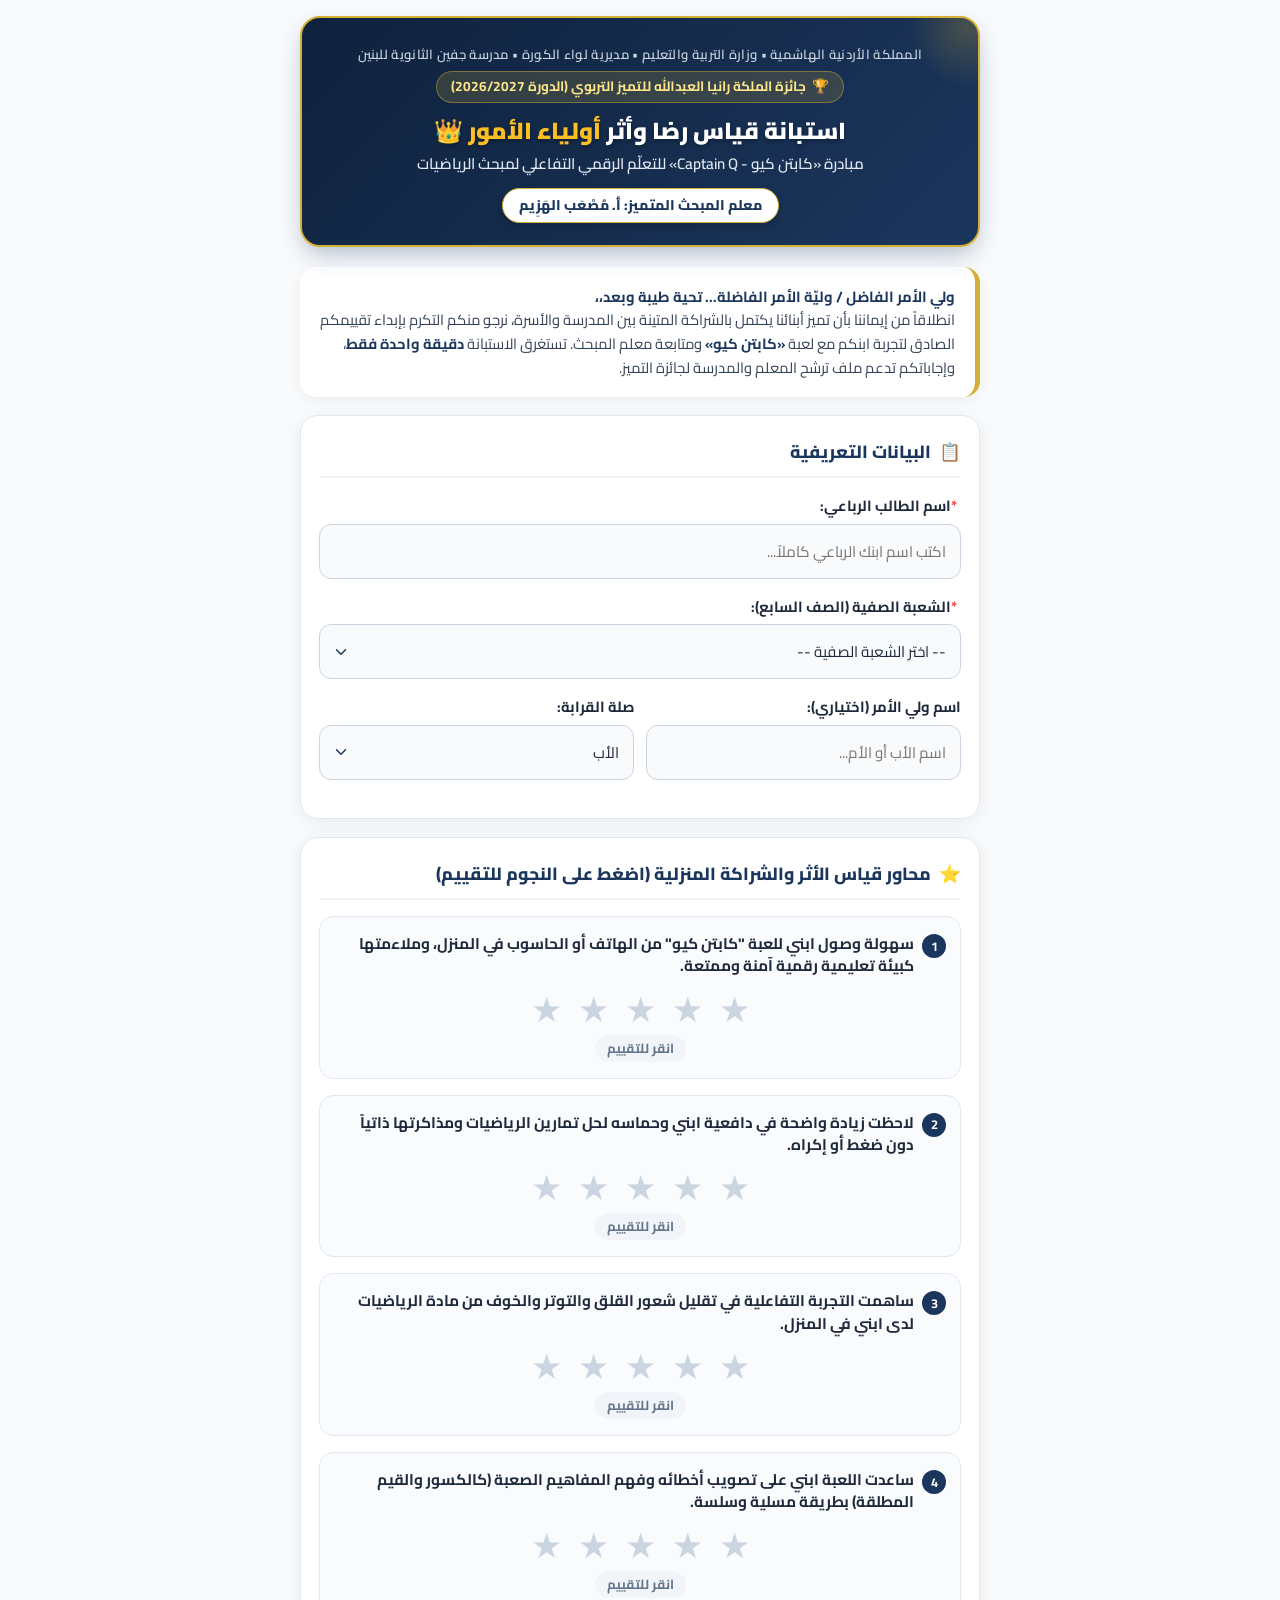
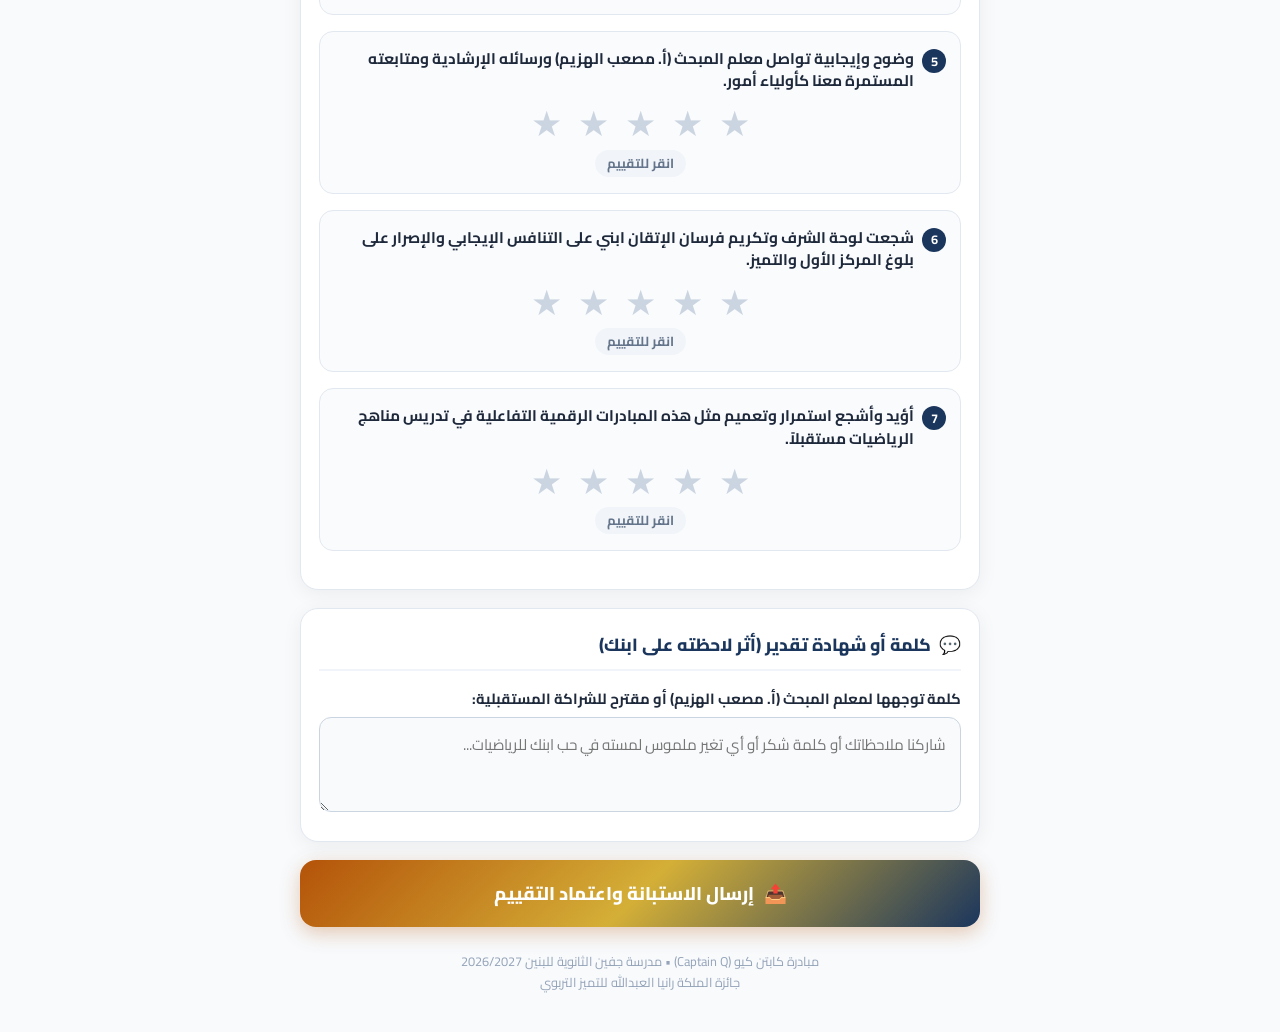
==== survey.html @ 6f78f6eb "feat(survey): add luxury interactive parent survey" ====
<!DOCTYPE html>
<html lang="ar" dir="rtl">
<head>
  <meta charset="UTF-8">
  <meta name="viewport" content="width=device-width, initial-scale=1.0, maximum-scale=1.0, user-scalable=no">
  <title>استبانة أولياء الأمور | مبادرة كابتن كيو - مدرسة جفين الثانوية للبنين</title>
  <link rel="preconnect" href="https://fonts.googleapis.com">
  <link rel="preconnect" href="https://fonts.gstatic.com" crossorigin>
  <link href="https://fonts.googleapis.com/css2?family=Cairo:wght@400;600;700;800;900&family=Tajawal:wght@400;500;700;800&display=swap" rel="stylesheet">
  <style>
    :root {
      --primary-navy: #1B365D;
      --secondary-navy: #0F223D;
      --accent-gold: #D4AF37;
      --dark-gold: #B45309;
      --light-gold: #FFFBEB;
      --border-gold: #FDE68A;
      --bg-slate: #F8FAFC;
      --card-bg: #FFFFFF;
      --text-main: #1E293B;
      --text-muted: #64748B;
      --star-active: #F59E0B;
      --star-inactive: #CBD5E1;
      --success-green: #10B981;
    }

    * {
      box-sizing: border-box;
      margin: 0;
      padding: 0;
      font-family: 'Cairo', 'Tajawal', -apple-system, BlinkMacSystemFont, "Segoe UI", Roboto, sans-serif;
      -webkit-tap-highlight-color: transparent;
    }

    body {
      background-color: var(--bg-slate);
      color: var(--text-main);
      line-height: 1.6;
      padding: 16px 12px 40px;
      min-height: 100vh;
      display: flex;
      flex-direction: column;
      align-items: center;
    }

    .container {
      width: 100%;
      max-width: 680px;
      margin: 0 auto;
    }

    /* Royal Header Card */
    .header-card {
      background: linear-gradient(135deg, var(--secondary-navy) 0%, var(--primary-navy) 100%);
      border-radius: 20px;
      padding: 26px 20px 22px;
      text-align: center;
      color: #FFFFFF;
      box-shadow: 0 10px 25px -5px rgba(27, 54, 93, 0.35);
      border: 2px solid var(--accent-gold);
      position: relative;
      overflow: hidden;
      margin-bottom: 20px;
    }

    .header-card::before {
      content: '';
      position: absolute;
      top: -50px;
      right: -50px;
      width: 120px;
      height: 120px;
      background: radial-gradient(circle, rgba(212, 175, 55, 0.25) 0%, transparent 70%);
      border-radius: 50%;
    }

    .gov-header {
      font-size: 0.82rem;
      font-weight: 600;
      color: #CBD5E1;
      margin-bottom: 6px;
      letter-spacing: 0.3px;
    }

    .award-badge {
      display: inline-flex;
      align-items: center;
      gap: 6px;
      background: rgba(212, 175, 55, 0.18);
      border: 1px solid rgba(212, 175, 55, 0.45);
      padding: 4px 14px;
      border-radius: 30px;
      font-size: 0.85rem;
      color: #FDE68A;
      font-weight: 700;
      margin-bottom: 12px;
    }

    .main-title {
      font-size: 1.45rem;
      font-weight: 900;
      color: #FFFFFF;
      line-height: 1.35;
      margin-bottom: 6px;
      text-shadow: 0 2px 4px rgba(0,0,0,0.3);
    }

    .main-title span {
      color: #FBBF24;
    }

    .sub-title {
      font-size: 0.95rem;
      color: #E2E8F0;
      font-weight: 600;
      margin-bottom: 12px;
    }

    .teacher-badge {
      display: inline-block;
      background: #FFFFFF;
      color: var(--primary-navy);
      padding: 5px 16px;
      border-radius: 20px;
      font-weight: 800;
      font-size: 0.88rem;
      box-shadow: 0 4px 10px rgba(0,0,0,0.15);
      border: 1px solid var(--accent-gold);
    }

    /* Message Intro Card */
    .intro-card {
      background: var(--card-bg);
      border-radius: 16px;
      padding: 18px 20px;
      margin-bottom: 18px;
      border-right: 5px solid var(--accent-gold);
      box-shadow: 0 4px 15px rgba(0, 0, 0, 0.05);
      font-size: 0.92rem;
      color: #334155;
    }

    .intro-card strong {
      color: var(--primary-navy);
    }

    /* Form Section Cards */
    .form-card {
      background: var(--card-bg);
      border-radius: 18px;
      padding: 22px 18px;
      margin-bottom: 18px;
      box-shadow: 0 4px 20px rgba(0, 0, 0, 0.06);
      border: 1px solid #E2E8F0;
    }

    .section-title {
      font-size: 1.1rem;
      font-weight: 800;
      color: var(--primary-navy);
      margin-bottom: 16px;
      display: flex;
      align-items: center;
      gap: 8px;
      border-bottom: 2px solid #F1F5F9;
      padding-bottom: 10px;
    }

    .input-group {
      margin-bottom: 16px;
    }

    .input-group:last-child {
      margin-bottom: 0;
    }

    .input-label {
      display: block;
      font-weight: 700;
      font-size: 0.92rem;
      color: #1E293B;
      margin-bottom: 6px;
    }

    .input-label .req {
      color: #EF4444;
      margin-right: 4px;
    }

    .input-field {
      width: 100%;
      padding: 12px 14px;
      border-radius: 12px;
      border: 1.5px solid #CBD5E1;
      font-size: 0.95rem;
      background: #F8FAFC;
      transition: all 0.2s ease;
      color: #1E293B;
      font-family: inherit;
    }

    .input-field:focus {
      outline: none;
      border-color: var(--primary-navy);
      background: #FFFFFF;
      box-shadow: 0 0 0 3px rgba(27, 54, 93, 0.12);
    }

    select.input-field {
      appearance: none;
      background-image: url("data:image/svg+xml;charset=UTF-8,%3csvg xmlns='http://www.w3.org/2000/svg' viewBox='0 0 24 24' fill='none' stroke='%231B365D' stroke-width='2' stroke-linecap='round' stroke-linejoin='round'%3e%3cpolyline points='6 9 12 15 18 9'%3e%3c/polyline%3e%3c/svg%3e");
      background-repeat: no-repeat;
      background-position: left 12px center;
      background-size: 18px;
      padding-left: 36px;
    }

    /* Question Item Box */
    .question-box {
      background: #FAFBFD;
      border-radius: 14px;
      padding: 16px 14px;
      margin-bottom: 16px;
      border: 1px solid #E2E8F0;
      transition: border-color 0.2s;
    }

    .question-box.answered {
      border-color: #CBD5E1;
      background: #FFFFFF;
    }

    .question-text {
      font-size: 0.96rem;
      font-weight: 700;
      color: #1E293B;
      margin-bottom: 10px;
      display: flex;
      align-items: flex-start;
      gap: 8px;
      line-height: 1.45;
    }

    .q-num {
      display: inline-flex;
      align-items: center;
      justify-content: center;
      width: 24px;
      height: 24px;
      background: var(--primary-navy);
      color: #FFFFFF;
      border-radius: 50%;
      font-size: 0.8rem;
      flex-shrink: 0;
      margin-top: 1px;
    }

    /* Interactive Star Rating */
    .star-rating-container {
      display: flex;
      flex-direction: column;
      align-items: center;
      padding-top: 4px;
    }

    .stars-row {
      display: flex;
      flex-direction: row-reverse;
      justify-content: center;
      gap: 12px;
      margin-bottom: 8px;
    }

    .star-btn {
      background: none;
      border: none;
      font-size: 2.2rem;
      color: var(--star-inactive);
      cursor: pointer;
      transition: transform 0.15s ease, color 0.15s ease;
      padding: 0 2px;
      line-height: 1;
      user-select: none;
    }

    .star-btn:active {
      transform: scale(1.25);
    }

    /* Hover & Active States */
    .stars-row .star-btn.active,
    .stars-row .star-btn.active ~ .star-btn {
      color: var(--star-active);
    }

    .rating-feedback-badge {
      font-size: 0.82rem;
      font-weight: 700;
      padding: 3px 12px;
      border-radius: 20px;
      background: #F1F5F9;
      color: #64748B;
      transition: all 0.2s ease;
      min-height: 24px;
      display: inline-flex;
      align-items: center;
    }

    .rating-feedback-badge.selected {
      background: #FEF3C7;
      color: #92400E;
      border: 1px solid #FCD34D;
    }

    /* Qualitative Textarea */
    textarea.input-field {
      min-height: 95px;
      resize: vertical;
    }

    /* Submit Button */
    .submit-btn {
      width: 100%;
      padding: 16px;
      background: linear-gradient(135deg, #B45309 0%, #D4AF37 50%, #1B365D 100%);
      color: #FFFFFF;
      border: none;
      border-radius: 16px;
      font-size: 1.15rem;
      font-weight: 800;
      cursor: pointer;
      box-shadow: 0 6px 20px rgba(180, 83, 9, 0.3);
      transition: transform 0.15s ease, box-shadow 0.15s ease;
      display: flex;
      align-items: center;
      justify-content: center;
      gap: 10px;
      margin-top: 10px;
    }

    .submit-btn:hover {
      transform: translateY(-2px);
      box-shadow: 0 8px 25px rgba(180, 83, 9, 0.4);
    }

    .submit-btn:active {
      transform: translateY(1px);
    }

    .submit-btn:disabled {
      background: #94A3B8;
      cursor: not-allowed;
      box-shadow: none;
      transform: none;
    }

    /* Success Screen */
    .success-screen {
      display: none;
      background: #FFFFFF;
      border-radius: 24px;
      padding: 36px 22px;
      text-align: center;
      border: 2px solid var(--accent-gold);
      box-shadow: 0 10px 30px rgba(27, 54, 93, 0.15);
      animation: fadeIn 0.4s ease forwards;
    }

    @keyframes fadeIn {
      from { opacity: 0; transform: scale(0.96); }
      to { opacity: 1; transform: scale(1); }
    }

    .success-icon {
      font-size: 4rem;
      margin-bottom: 12px;
      animation: bounce 1s infinite alternate;
    }

    @keyframes bounce {
      from { transform: translateY(0); }
      to { transform: translateY(-6px); }
    }

    .success-title {
      font-size: 1.5rem;
      font-weight: 900;
      color: var(--primary-navy);
      margin-bottom: 8px;
    }

    .success-desc {
      font-size: 0.98rem;
      color: #334155;
      margin-bottom: 20px;
      line-height: 1.6;
    }

    .cert-box {
      background: #FFFDF7;
      border: 2px dashed var(--accent-gold);
      border-radius: 16px;
      padding: 20px 16px;
      margin-bottom: 24px;
    }

    .cert-box h4 {
      color: var(--dark-gold);
      font-size: 1.1rem;
      margin-bottom: 6px;
      font-weight: 800;
    }

    .cert-box p {
      font-size: 0.92rem;
      color: #475569;
    }

    .footer-text {
      text-align: center;
      font-size: 0.8rem;
      color: #94A3B8;
      margin-top: 24px;
    }

    /* Spinner */
    .spinner {
      display: inline-block;
      width: 22px;
      height: 22px;
      border: 3px solid rgba(255,255,255,0.3);
      border-radius: 50%;
      border-top-color: #FFFFFF;
      animation: spin 0.8s linear infinite;
    }

    @keyframes spin {
      to { transform: rotate(360deg); }
    }
  </style>
</head>
<body>

  <div class="container">

    <!-- 1. Royal Header Card -->
    <header class="header-card">
      <div class="gov-header">المملكة الأردنية الهاشمية  •  وزارة التربية والتعليم  •  مديرية لواء الكورة  •  مدرسة جفين الثانوية للبنين</div>
      <div class="award-badge">
        <span>🏆</span>
        <span>جائزة الملكة رانيا العبدالله للتميز التربوي (الدورة 2026/2027)</span>
      </div>
      <h1 class="main-title">استبانة قياس رضا وأثر <span>أولياء الأمور</span> 👑</h1>
      <div class="sub-title">مبادرة «كابتن كيو - Captain Q» للتعلّم الرقمي التفاعلي لمبحث الرياضيات</div>
      <div class="teacher-badge">
        معلم المبحث المتميز: أ. مُصْعَب الهَزِيم
      </div>
    </header>

    <!-- Success Screen (Shown after submit) -->
    <div id="successScreen" class="success-screen">
      <div class="success-icon">🎖️</div>
      <h2 class="success-title">خالص الشكر وعظيم الامتنان!</h2>
      <p class="success-desc">
        تم تسجيل تقييمكم واعتماد إجاباتكم بنجاح في السجل السحابي للشراكة المجتمعية لمدرسة جفين الثانوية للبنين.
      </p>

      <div class="cert-box">
        <h4>🌟 وسام الشريك التربوي الفاعل 🌟</h4>
        <p id="certStudentInfo" style="font-weight: 700; color: #1B365D; margin-bottom: 6px;"></p>
        <p>
          نُثمّن عالياً دعمكم المستمر ومتابعتكم الحثيثة لابنكم؛ فشراكتكم الكريمة مع المدرسة هي حجر الأساس لصناعة التفوق والإبداع في مبحث الرياضيات.
        </p>
      </div>

      <div style="font-size: 0.9rem; color: #1B365D; font-weight: 700;">
        معاً نصنع التميز والريادة 👑<br>
        معلم المبحث: أ. مُصْعَب الهَزِيم  •  إدارة مدرسة جفين الثانوية للبنين
      </div>
    </div>

    <!-- Main Survey Form -->
    <form id="surveyForm">

      <!-- 2. Message Intro Card -->
      <div class="intro-card">
        <strong>ولي الأمر الفاضل / وليّة الأمر الفاضلة... تحية طيبة وبعد،،</strong><br>
        انطلاقاً من إيماننا بأن تميز أبنائنا يكتمل بالشراكة المتينة بين المدرسة والأسرة، نرجو منكم التكرم بإبداء تقييمكم الصادق لتجربة ابنكم مع لعبة <strong>«كابتن كيو»</strong> ومتابعة معلم المبحث. تستغرق الاستبانة <strong>دقيقة واحدة فقط</strong>، وإجاباتكم تدعم ملف ترشح المعلم والمدرسة لجائزة التميز.
      </div>

      <!-- 3. Student & Parent Identification -->
      <div class="form-card">
        <h3 class="section-title">
          <span>📋</span>
          <span>البيانات التعريفية</span>
        </h3>

        <div class="input-group">
          <label class="input-label" for="studentName"><span class="req">*</span>اسم الطالب الرباعي:</label>
          <input type="text" id="studentName" class="input-field" placeholder="اكتب اسم ابنك الرباعي كاملاً..." required>
        </div>

        <div class="input-group">
          <label class="input-label" for="section"><span class="req">*</span>الشعبة الصفية (الصف السابع):</label>
          <select id="section" class="input-field" required>
            <option value="" disabled selected>-- اختر الشعبة الصفية --</option>
            <option value="شعبة أ">الصف السابع (شعبة أ)</option>
            <option value="شعبة ب">الصف السابع (شعبة ب)</option>
            <option value="شعبة ج">الصف السابع (شعبة ج)</option>
          </select>
        </div>

        <div style="display: grid; grid-template-columns: 1fr 1fr; gap: 12px;">
          <div class="input-group">
            <label class="input-label" for="parentName">اسم ولي الأمر (اختياري):</label>
            <input type="text" id="parentName" class="input-field" placeholder="اسم الأب أو الأم...">
          </div>
          <div class="input-group">
            <label class="input-label" for="relation">صلة القرابة:</label>
            <select id="relation" class="input-field">
              <option value="الأب" selected>الأب</option>
              <option value="الأم">الأم</option>
              <option value="ولي الأمر">ولي الأمر</option>
            </select>
          </div>
        </div>
      </div>

      <!-- 4. Interactive Rating Criteria (7 Core Items) -->
      <div class="form-card">
        <h3 class="section-title">
          <span>⭐</span>
          <span>محاور قياس الأثر والشراكة المنزلية (اضغط على النجوم للتقييم)</span>
        </h3>

        <!-- Q1 -->
        <div class="question-box" id="box_q1">
          <div class="question-text">
            <span class="q-num">1</span>
            <span>سهولة وصول ابني للعبة "كابتن كيو" من الهاتف أو الحاسوب في المنزل، وملاءمتها كبيئة تعليمية رقمية آمنة وممتعة.</span>
          </div>
          <div class="star-rating-container">
            <div class="stars-row" data-q="q1">
              <button type="button" class="star-btn" data-val="5">★</button>
              <button type="button" class="star-btn" data-val="4">★</button>
              <button type="button" class="star-btn" data-val="3">★</button>
              <button type="button" class="star-btn" data-val="2">★</button>
              <button type="button" class="star-btn" data-val="1">★</button>
            </div>
            <div class="rating-feedback-badge" id="badge_q1">انقر للتقييم</div>
            <input type="hidden" id="q1" name="q1" value="" required>
          </div>
        </div>

        <!-- Q2 -->
        <div class="question-box" id="box_q2">
          <div class="question-text">
            <span class="q-num">2</span>
            <span>لاحظت زيادة واضحة في دافعية ابني وحماسه لحل تمارين الرياضيات ومذاكرتها ذاتياً دون ضغط أو إكراه.</span>
          </div>
          <div class="star-rating-container">
            <div class="stars-row" data-q="q2">
              <button type="button" class="star-btn" data-val="5">★</button>
              <button type="button" class="star-btn" data-val="4">★</button>
              <button type="button" class="star-btn" data-val="3">★</button>
              <button type="button" class="star-btn" data-val="2">★</button>
              <button type="button" class="star-btn" data-val="1">★</button>
            </div>
            <div class="rating-feedback-badge" id="badge_q2">انقر للتقييم</div>
            <input type="hidden" id="q2" name="q2" value="" required>
          </div>
        </div>

        <!-- Q3 -->
        <div class="question-box" id="box_q3">
          <div class="question-text">
            <span class="q-num">3</span>
            <span>ساهمت التجربة التفاعلية في تقليل شعور القلق والتوتر والخوف من مادة الرياضيات لدى ابني في المنزل.</span>
          </div>
          <div class="star-rating-container">
            <div class="stars-row" data-q="q3">
              <button type="button" class="star-btn" data-val="5">★</button>
              <button type="button" class="star-btn" data-val="4">★</button>
              <button type="button" class="star-btn" data-val="3">★</button>
              <button type="button" class="star-btn" data-val="2">★</button>
              <button type="button" class="star-btn" data-val="1">★</button>
            </div>
            <div class="rating-feedback-badge" id="badge_q3">انقر للتقييم</div>
            <input type="hidden" id="q3" name="q3" value="" required>
          </div>
        </div>

        <!-- Q4 -->
        <div class="question-box" id="box_q4">
          <div class="question-text">
            <span class="q-num">4</span>
            <span>ساعدت اللعبة ابني على تصويب أخطائه وفهم المفاهيم الصعبة (كالكسور والقيم المطلقة) بطريقة مسلية وسلسة.</span>
          </div>
          <div class="star-rating-container">
            <div class="stars-row" data-q="q4">
              <button type="button" class="star-btn" data-val="5">★</button>
              <button type="button" class="star-btn" data-val="4">★</button>
              <button type="button" class="star-btn" data-val="3">★</button>
              <button type="button" class="star-btn" data-val="2">★</button>
              <button type="button" class="star-btn" data-val="1">★</button>
            </div>
            <div class="rating-feedback-badge" id="badge_q4">انقر للتقييم</div>
            <input type="hidden" id="q4" name="q4" value="" required>
          </div>
        </div>

        <!-- Q5 -->
        <div class="question-box" id="box_q5">
          <div class="question-text">
            <span class="q-num">5</span>
            <span>وضوح وإيجابية تواصل معلم المبحث (أ. مصعب الهزيم) ورسائله الإرشادية ومتابعته المستمرة معنا كأولياء أمور.</span>
          </div>
          <div class="star-rating-container">
            <div class="stars-row" data-q="q5">
              <button type="button" class="star-btn" data-val="5">★</button>
              <button type="button" class="star-btn" data-val="4">★</button>
              <button type="button" class="star-btn" data-val="3">★</button>
              <button type="button" class="star-btn" data-val="2">★</button>
              <button type="button" class="star-btn" data-val="1">★</button>
            </div>
            <div class="rating-feedback-badge" id="badge_q5">انقر للتقييم</div>
            <input type="hidden" id="q5" name="q5" value="" required>
          </div>
        </div>

        <!-- Q6 -->
        <div class="question-box" id="box_q6">
          <div class="question-text">
            <span class="q-num">6</span>
            <span>شجعت لوحة الشرف وتكريم فرسان الإتقان ابني على التنافس الإيجابي والإصرار على بلوغ المركز الأول والتميز.</span>
          </div>
          <div class="star-rating-container">
            <div class="stars-row" data-q="q6">
              <button type="button" class="star-btn" data-val="5">★</button>
              <button type="button" class="star-btn" data-val="4">★</button>
              <button type="button" class="star-btn" data-val="3">★</button>
              <button type="button" class="star-btn" data-val="2">★</button>
              <button type="button" class="star-btn" data-val="1">★</button>
            </div>
            <div class="rating-feedback-badge" id="badge_q6">انقر للتقييم</div>
            <input type="hidden" id="q6" name="q6" value="" required>
          </div>
        </div>

        <!-- Q7 -->
        <div class="question-box" id="box_q7">
          <div class="question-text">
            <span class="q-num">7</span>
            <span>أؤيد وأشجع استمرار وتعميم مثل هذه المبادرات الرقمية التفاعلية في تدريس مناهج الرياضيات مستقبلاً.</span>
          </div>
          <div class="star-rating-container">
            <div class="stars-row" data-q="q7">
              <button type="button" class="star-btn" data-val="5">★</button>
              <button type="button" class="star-btn" data-val="4">★</button>
              <button type="button" class="star-btn" data-val="3">★</button>
              <button type="button" class="star-btn" data-val="2">★</button>
              <button type="button" class="star-btn" data-val="1">★</button>
            </div>
            <div class="rating-feedback-badge" id="badge_q7">انقر للتقييم</div>
            <input type="hidden" id="q7" name="q7" value="" required>
          </div>
        </div>

      </div>

      <!-- 5. Qualitative Feedback / Testimonial -->
      <div class="form-card">
        <h3 class="section-title">
          <span>💬</span>
          <span>كلمة أو شهادة تقدير (أثر لاحظته على ابنك)</span>
        </h3>
        <div class="input-group">
          <label class="input-label" for="feedback">كلمة توجهها لمعلم المبحث (أ. مصعب الهزيم) أو مقترح للشراكة المستقبلية:</label>
          <textarea id="feedback" class="input-field" placeholder="شاركنا ملاحظاتك أو كلمة شكر أو أي تغير ملموس لمسته في حب ابنك للرياضيات..."></textarea>
        </div>
      </div>

      <!-- 6. Submit Button -->
      <button type="submit" id="submitBtn" class="submit-btn">
        <span>📤</span>
        <span>إرسال الاستبانة واعتماد التقييم</span>
      </button>

    </form>

    <footer class="footer-text">
      مبادرة كابتن كيو (Captain Q)  •  مدرسة جفين الثانوية للبنين 2026/2027<br>
      جائزة الملكة رانيا العبدالله للتميز التربوي
    </footer>

  </div>

  <script>
    // Configuration & Endpoint
    const WEBHOOK_URL = "https://script.google.com/macros/s/AKfycbzW67pTOIhLxD89xYACaGs-O6qMbkBbUmpb7oEaQ7Vj0p_WxaQw_epiPI6aKpUN0nH6/exec";

    const ratingLabels = {
      5: "⭐⭐⭐⭐⭐ ممتاز / أوافق بشدة (5/5)",
      4: "⭐⭐⭐⭐ جيد جداً / أوافق (4/5)",
      3: "⭐⭐⭐ جيد / محايد (3/5)",
      2: "⭐⭐ مقبول / لا أوافق (2/5)",
      1: "⭐ ضعيف / لا أوافق إطلاقاً (1/5)"
    };

    // Setup interactive star rating
    document.querySelectorAll('.stars-row').forEach(row => {
      const qId = row.dataset.q;
      const hiddenInput = document.getElementById(qId);
      const badge = document.getElementById('badge_' + qId);
      const box = document.getElementById('box_' + qId);
      const buttons = row.querySelectorAll('.star-btn');

      buttons.forEach(btn => {
        btn.addEventListener('click', (e) => {
          e.preventDefault();
          const val = parseInt(btn.dataset.val);
          hiddenInput.value = val;

          // Update active stars
          buttons.forEach(b => {
            const bVal = parseInt(b.dataset.val);
            if (bVal <= val) {
              b.classList.add('active');
            } else {
              b.classList.remove('active');
            }
          });

          // Update badge text
          badge.textContent = ratingLabels[val] || (val + " من 5");
          badge.classList.add('selected');
          box.classList.add('answered');
        });
      });
    });

    // Handle Form Submit
    const form = document.getElementById('surveyForm');
    const submitBtn = document.getElementById('submitBtn');
    const successScreen = document.getElementById('successScreen');
    const certStudentInfo = document.getElementById('certStudentInfo');

    form.addEventListener('submit', async (e) => {
      e.preventDefault();

      // Check all star questions
      for (let i = 1; i <= 7; i++) {
        const val = document.getElementById('q' + i).value;
        if (!val) {
          alert('يرجى التكرم بالإجابة على السؤال رقم (' + i + ') بالنقر على عدد النجوم المناسب.');
          document.getElementById('box_q' + i).scrollIntoView({ behavior: 'smooth', block: 'center' });
          return;
        }
      }

      const studentName = document.getElementById('studentName').value.trim();
      const section = document.getElementById('section').value;
      const parentName = document.getElementById('parentName').value.trim();
      const relation = document.getElementById('relation').value;
      const feedback = document.getElementById('feedback').value.trim();

      const q1 = parseInt(document.getElementById('q1').value);
      const q2 = parseInt(document.getElementById('q2').value);
      const q3 = parseInt(document.getElementById('q3').value);
      const q4 = parseInt(document.getElementById('q4').value);
      const q5 = parseInt(document.getElementById('q5').value);
      const q6 = parseInt(document.getElementById('q6').value);
      const q7 = parseInt(document.getElementById('q7').value);

      const avgRating = ((q1 + q2 + q3 + q4 + q5 + q6 + q7) / 7).toFixed(2);

      const payload = {
        type: "parent_survey",
        date: new Date().toLocaleString('ar-JO', { timeZone: 'Asia/Amman' }),
        student_name: studentName,
        section: section,
        parent_name: parentName || (relation + " الطالب " + studentName),
        relation: relation,
        q1: q1,
        q2: q2,
        q3: q3,
        q4: q4,
        q5: q5,
        q6: q6,
        q7: q7,
        average_rating: avgRating,
        feedback: feedback
      };

      // Button loading state
      submitBtn.disabled = true;
      submitBtn.innerHTML = '<span class="spinner"></span><span>جاري إرسال التقييم سحابياً...</span>';

      const showSuccess = () => {
        certStudentInfo.textContent = "الطالب: " + studentName + " (" + section + ")";
        form.style.display = 'none';
        successScreen.style.display = 'block';
        window.scrollTo({ top: 0, behavior: 'smooth' });
      };

      // Safeguard timer: show success after 1.2s max if fetch is running in background
      const timer = setTimeout(showSuccess, 1200);

      try {
        // Send to Google Sheets Web App via fetch (no-cors)
        await fetch(WEBHOOK_URL, {
          method: "POST",
          mode: "no-cors",
          headers: {
            "Content-Type": "text/plain;charset=utf-8"
          },
          body: JSON.stringify(payload)
        });

        // Also save in localStorage as local backup
        try {
          const localSurveys = JSON.parse(localStorage.getItem('captain_q_parent_surveys') || '[]');
          localSurveys.push(payload);
          localStorage.setItem('captain_q_parent_surveys', JSON.stringify(localSurveys));
        } catch(e) {}

        clearTimeout(timer);
        showSuccess();

      } catch (err) {
        console.warn("Telemetry notice:", err);
        clearTimeout(timer);
        showSuccess();
      }
    });
  </script>
</body>
</html>
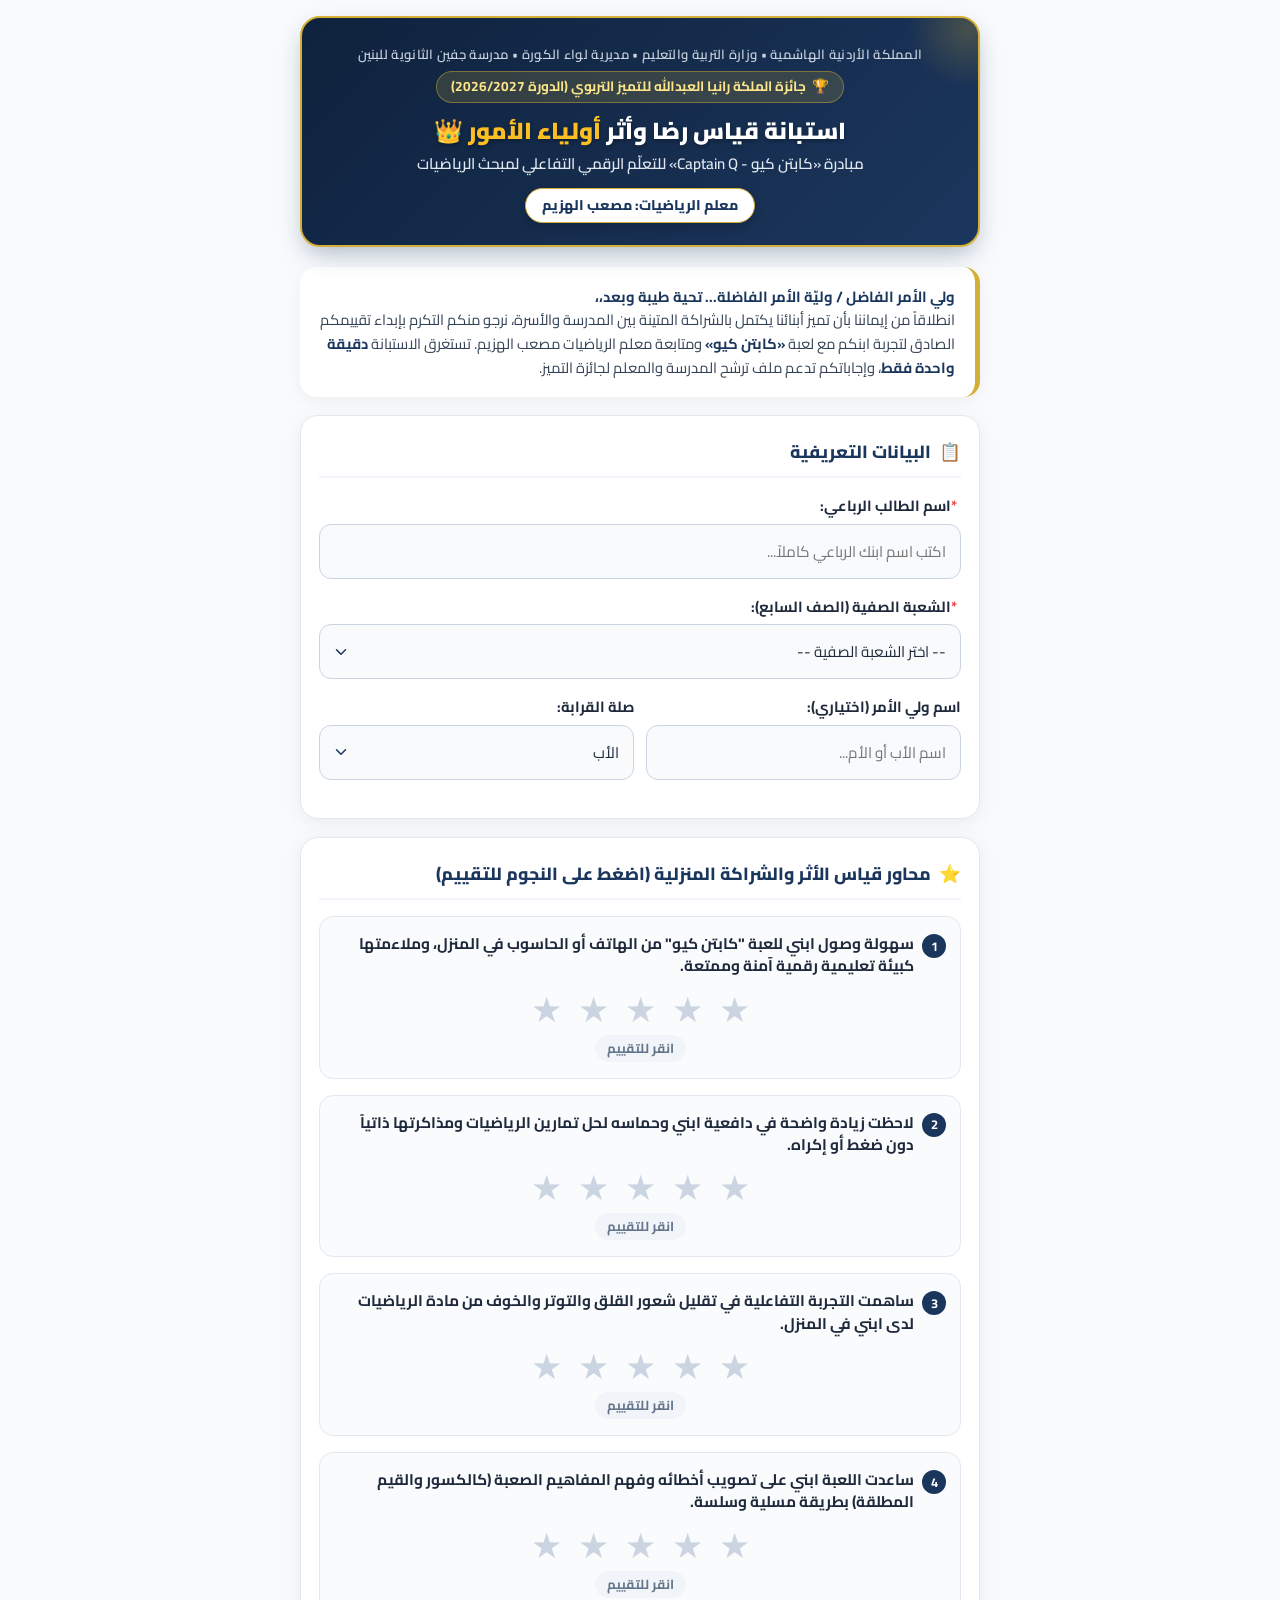
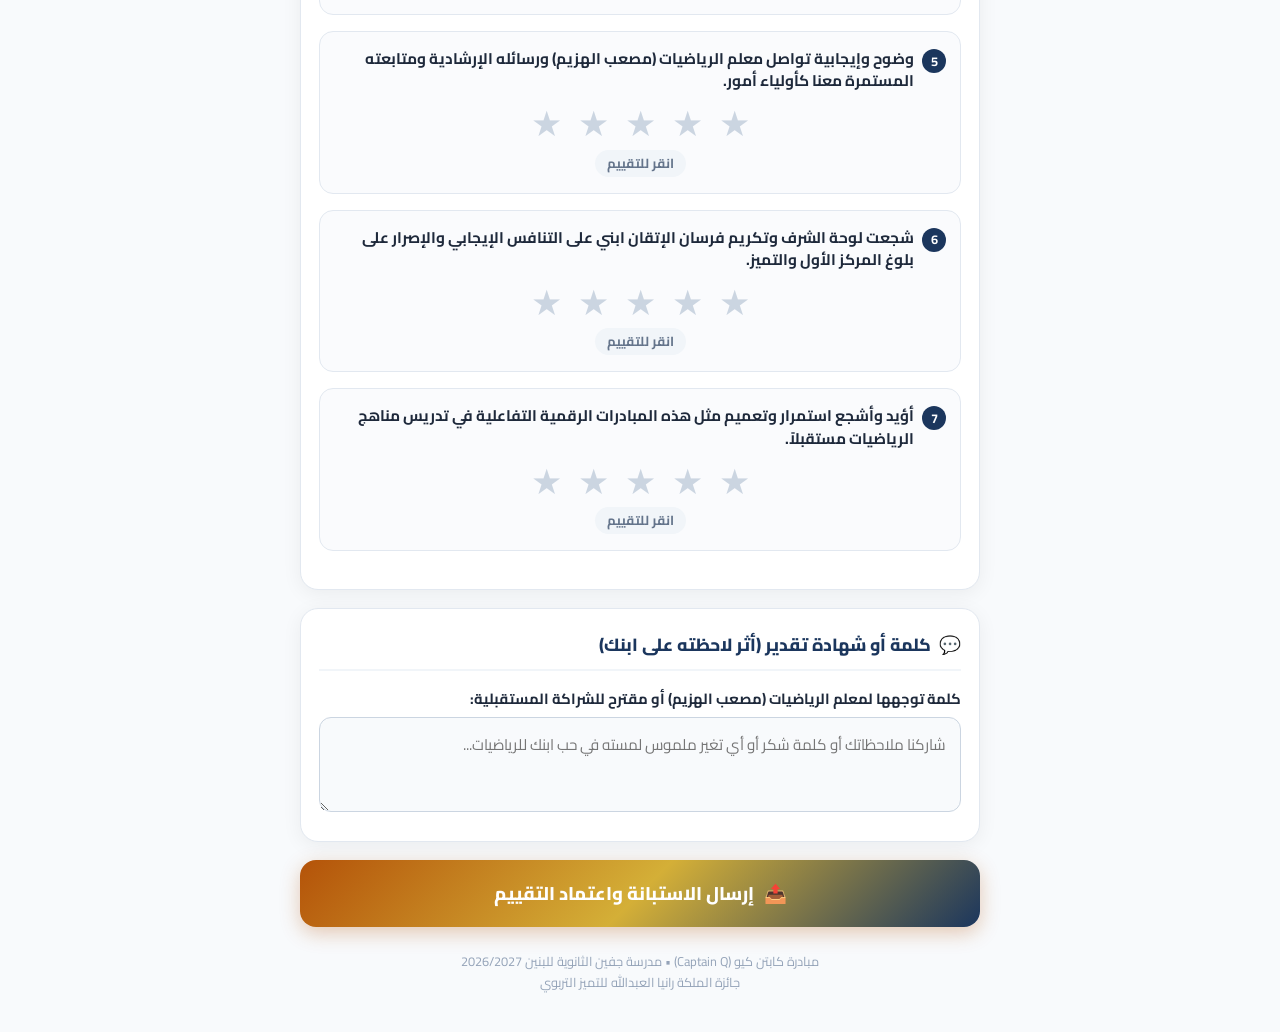
==== commit 9639a810: "fix(survey): use معلم الرياضيات: مصعب الهزيم without honorifics" ====
--- a/survey.html
+++ b/survey.html
@@ -453,7 +453,7 @@
       <h1 class="main-title">استبانة قياس رضا وأثر <span>أولياء الأمور</span> 👑</h1>
       <div class="sub-title">مبادرة «كابتن كيو - Captain Q» للتعلّم الرقمي التفاعلي لمبحث الرياضيات</div>
       <div class="teacher-badge">
-        معلم المبحث المتميز: أ. مُصْعَب الهَزِيم
+        معلم الرياضيات: مصعب الهزيم
       </div>
     </header>
 
@@ -475,7 +475,7 @@
 
       <div style="font-size: 0.9rem; color: #1B365D; font-weight: 700;">
         معاً نصنع التميز والريادة 👑<br>
-        معلم المبحث: أ. مُصْعَب الهَزِيم  •  إدارة مدرسة جفين الثانوية للبنين
+        معلم الرياضيات: مصعب الهزيم  •  إدارة مدرسة جفين الثانوية للبنين
       </div>
     </div>
 
@@ -485,7 +485,7 @@
       <!-- 2. Message Intro Card -->
       <div class="intro-card">
         <strong>ولي الأمر الفاضل / وليّة الأمر الفاضلة... تحية طيبة وبعد،،</strong><br>
-        انطلاقاً من إيماننا بأن تميز أبنائنا يكتمل بالشراكة المتينة بين المدرسة والأسرة، نرجو منكم التكرم بإبداء تقييمكم الصادق لتجربة ابنكم مع لعبة <strong>«كابتن كيو»</strong> ومتابعة معلم المبحث. تستغرق الاستبانة <strong>دقيقة واحدة فقط</strong>، وإجاباتكم تدعم ملف ترشح المعلم والمدرسة لجائزة التميز.
+        انطلاقاً من إيماننا بأن تميز أبنائنا يكتمل بالشراكة المتينة بين المدرسة والأسرة، نرجو منكم التكرم بإبداء تقييمكم الصادق لتجربة ابنكم مع لعبة <strong>«كابتن كيو»</strong> ومتابعة معلم الرياضيات مصعب الهزيم. تستغرق الاستبانة <strong>دقيقة واحدة فقط</strong>، وإجاباتكم تدعم ملف ترشح المدرسة والمعلم لجائزة التميز.
       </div>
 
       <!-- 3. Student & Parent Identification -->
@@ -613,7 +613,7 @@
         <div class="question-box" id="box_q5">
           <div class="question-text">
             <span class="q-num">5</span>
-            <span>وضوح وإيجابية تواصل معلم المبحث (أ. مصعب الهزيم) ورسائله الإرشادية ومتابعته المستمرة معنا كأولياء أمور.</span>
+            <span>وضوح وإيجابية تواصل معلم الرياضيات (مصعب الهزيم) ورسائله الإرشادية ومتابعته المستمرة معنا كأولياء أمور.</span>
           </div>
           <div class="star-rating-container">
             <div class="stars-row" data-q="q5">
@@ -675,7 +675,7 @@
           <span>كلمة أو شهادة تقدير (أثر لاحظته على ابنك)</span>
         </h3>
         <div class="input-group">
-          <label class="input-label" for="feedback">كلمة توجهها لمعلم المبحث (أ. مصعب الهزيم) أو مقترح للشراكة المستقبلية:</label>
+          <label class="input-label" for="feedback">كلمة توجهها لمعلم الرياضيات (مصعب الهزيم) أو مقترح للشراكة المستقبلية:</label>
           <textarea id="feedback" class="input-field" placeholder="شاركنا ملاحظاتك أو كلمة شكر أو أي تغير ملموس لمسته في حب ابنك للرياضيات..."></textarea>
         </div>
       </div>
